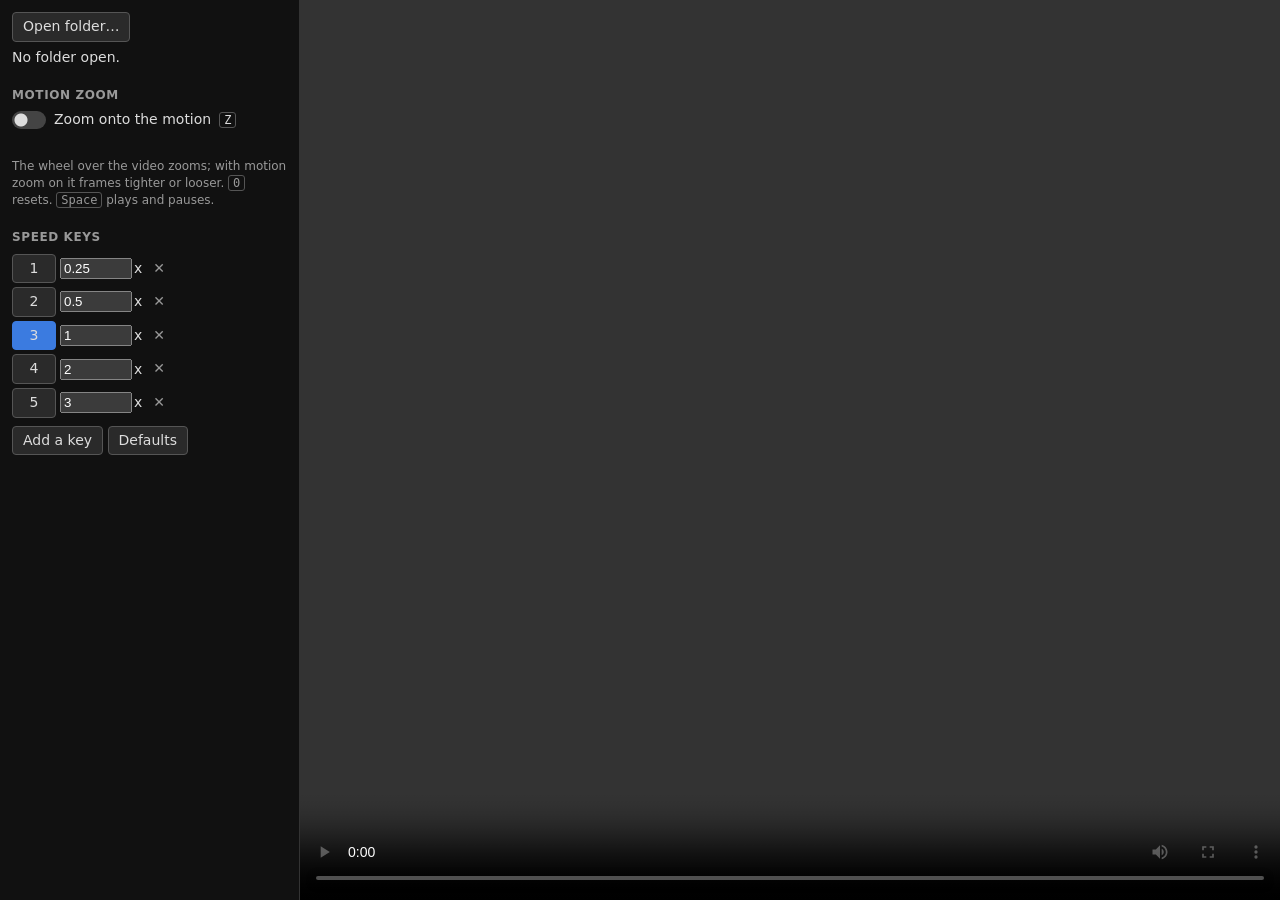
==== src/index.html @ 3463e202 "Single-file video viewer: folder sidebar, speed keys, NeuFlowV2 motion zoom" ====
<!doctype html>
<html lang="en">
<head>
<meta charset="utf-8">
<meta name="viewport" content="width=device-width, initial-scale=1">
<title>Video viewer</title>
<link rel="stylesheet" href="style.css">
</head>
<body>
<aside>
  <label class="button">Open folder…<input type="file" id="pick" class="vh" webkitdirectory multiple></label>
  <p id="count">No folder open.</p>
  <ul id="list"></ul>

  <h2>Motion zoom</h2>
  <label class="switch"><input type="checkbox" id="motion" role="switch"> Zoom onto the motion <kbd>Z</kbd></label>
  <p id="motionState" aria-live="polite"></p>
  <label class="button" id="modelLabel" hidden>Choose model file…<input type="file" id="modelPick" class="vh" accept=".onnx"></label>
  <p class="hint">The wheel over the video zooms; with motion zoom on it frames tighter or looser. <kbd>0</kbd> resets.
    <kbd>Space</kbd> plays and pauses.</p>

  <h2>Speed keys</h2>
  <table id="keys"></table>
  <p><button id="addKey">Add a key</button> <button id="resetKeys">Defaults</button></p>
</aside>
<main>
  <video id="v" controls tabindex="0"></video>
  <div id="msg" aria-live="polite" hidden></div>
</main>
<script src="ui.js"></script>
<script src="motion.js"></script>
<script src="zoom.js"></script>
<script src="flow.js"></script>
<script src="keys.js"></script>
<script src="library.js"></script>
</body>
</html>
---- src/style.css ----
:root { color-scheme: dark; font: 14px/1.4 system-ui, sans-serif; }
[hidden] { display: none !important; }
body { margin: 0; height: 100vh; display: grid; grid-template-columns: 300px 1fr; background: #111; color: #ddd; }
aside { overflow: auto; padding: 12px; border-right: 1px solid #333; }
main { position: relative; min-width: 0; min-height: 0; background: #000; }
video { display: block; width: 100%; height: 100%; object-fit: contain; outline: none; }
h2 { margin: 20px 0 6px; font-size: 12px; letter-spacing: .05em; text-transform: uppercase; color: #999; }
p { margin: 6px 0; }
.hint { color: #999; font-size: 12px; }
kbd { padding: 0 4px; border: 1px solid #555; border-radius: 3px; font: 12px ui-monospace, monospace; }

button, .button { display: inline-block; padding: 4px 10px; border: 1px solid #555; border-radius: 4px;
                  background: #2a2a2a; color: inherit; font: inherit; cursor: pointer; }
button:hover, .button:hover { background: #333; }
.button:focus-within, button:focus-visible { outline: 2px solid #6af; outline-offset: 1px; }
.vh { position: absolute; width: 1px; height: 1px; opacity: 0; pointer-events: none; }   /* hidden but focusable */

#list { margin: 6px 0 0; padding: 0; list-style: none; }
#list button { display: block; width: 100%; padding: 4px 6px; border: 0; background: none; text-align: left;
               overflow-wrap: anywhere; }
#list button:hover { background: #222; }
#list button.on { background: #2d4a7a; }

.switch { display: flex; gap: 8px; align-items: center; cursor: pointer; }
.switch input { appearance: none; flex: none; width: 34px; height: 18px; margin: 0; border-radius: 9px; cursor: pointer;
                background: radial-gradient(circle at 9px 50%, #ddd 6px, transparent 7px) #444; }
.switch input:checked { background: radial-gradient(circle at 25px 50%, #fff 6px, transparent 7px) #3b7be0; }
.switch input:focus-visible { outline: 2px solid #6af; outline-offset: 1px; }
#motionState { min-height: 1.4em; color: #9bd; font-size: 12px; }

#keys { border-collapse: collapse; }
#keys td { padding: 2px 4px 2px 0; }
#keys .key { min-width: 44px; }
#keys tr.on .key { background: #3b7be0; border-color: #3b7be0; }
#keys input { width: 64px; margin-right: 2px; }
#keys .x { padding: 2px 6px; border-color: transparent; background: none; color: #999; }

#msg { position: absolute; top: 12px; left: 50%; transform: translateX(-50%); padding: 6px 12px; border-radius: 6px;
       background: #000c; pointer-events: none; }
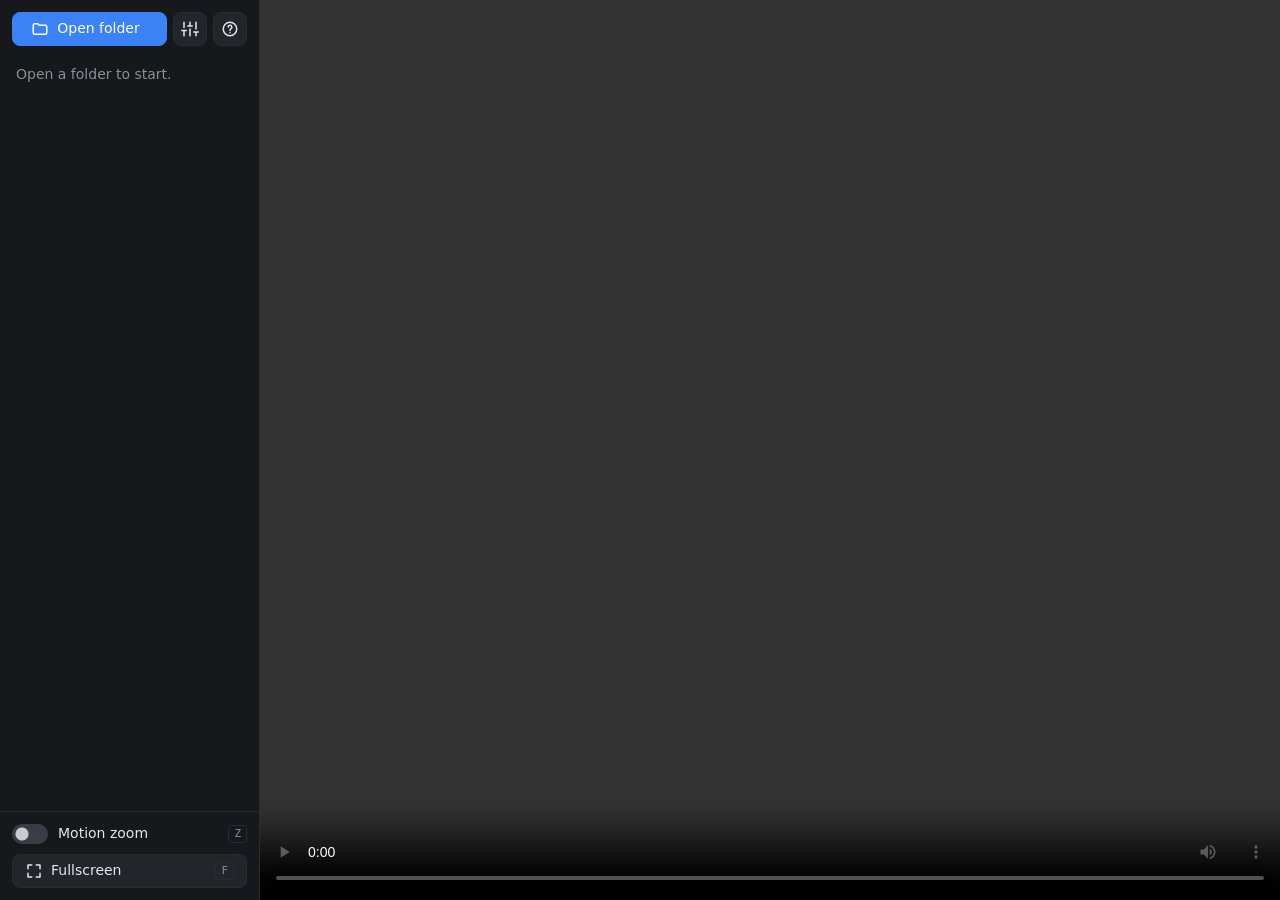
==== commit d3c8a291: "Cleaner UI: sidebar on the left, speed keys and help in dialogs, fullscreen (F) with the keys still " ====
--- a/src/index.html
+++ b/src/index.html
@@ -8,25 +8,61 @@
 </head>
 <body>
 <aside>
-  <label class="button">Open folder…<input type="file" id="pick" class="vh" webkitdirectory multiple></label>
-  <p id="count">No folder open.</p>
-  <ul id="list"></ul>
-
-  <h2>Motion zoom</h2>
-  <label class="switch"><input type="checkbox" id="motion" role="switch"> Zoom onto the motion <kbd>Z</kbd></label>
-  <p id="motionState" aria-live="polite"></p>
-  <label class="button" id="modelLabel" hidden>Choose model file…<input type="file" id="modelPick" class="vh" accept=".onnx"></label>
-  <p class="hint">The wheel over the video zooms; with motion zoom on it frames tighter or looser. <kbd>0</kbd> resets.
-    <kbd>Space</kbd> plays and pauses.</p>
-
-  <h2>Speed keys</h2>
-  <table id="keys"></table>
-  <p><button id="addKey">Add a key</button> <button id="resetKeys">Defaults</button></p>
+  <div class="bar">
+    <label class="btn primary" title="Open a folder of videos">
+      <svg viewBox="0 0 24 24" aria-hidden="true"><path d="M3 7a2 2 0 0 1 2-2h4l2 2h8a2 2 0 0 1 2 2v8a2 2 0 0 1-2 2H5a2 2 0 0 1-2-2z"/></svg>
+      Open folder<input type="file" id="pick" class="vh" webkitdirectory multiple>
+    </label>
+    <button class="btn icon" id="bSettings" title="Speed keys" aria-label="Speed keys">
+      <svg viewBox="0 0 24 24" aria-hidden="true"><path d="M4 21v-7M4 10V3M12 21v-9M12 8V3M20 21v-5M20 12V3M1 14h6M9 8h6M17 16h6"/></svg>
+    </button>
+    <button class="btn icon" id="bHelp" title="Keys and help (?)" aria-label="Help">
+      <svg viewBox="0 0 24 24" aria-hidden="true"><circle cx="12" cy="12" r="9"/><path d="M9.5 9.5a2.5 2.5 0 1 1 3.5 2.3c-.6.3-1 .8-1 1.5v.7M12 17h.01"/></svg>
+    </button>
+  </div>
+  <h1 id="folder" hidden></h1>
+  <ul id="list"><li class="empty">Open a folder to start.</li></ul>
+  <div class="foot">
+    <label class="switch" id="motionLabel" title="Zoom onto the motion (Z)">
+      <input type="checkbox" id="motion" role="switch"> Motion zoom <kbd>Z</kbd>
+    </label>
+    <p id="motionState" aria-live="polite" hidden></p>
+    <label class="btn" id="modelLabel" hidden>Choose model file…<input type="file" id="modelPick" class="vh" accept=".onnx"></label>
+    <button class="btn" id="bFull" title="Fullscreen (F)">
+      <svg viewBox="0 0 24 24" aria-hidden="true"><path d="M4 9V4h5M20 9V4h-5M4 15v5h5M20 15v5h-5"/></svg>
+      Fullscreen <kbd>F</kbd>
+    </button>
+  </div>
 </aside>
-<main>
-  <video id="v" controls tabindex="0"></video>
+<main id="stage">
+  <video id="v" controls controlslist="nofullscreen" tabindex="0"></video>
   <div id="msg" aria-live="polite" hidden></div>
 </main>
+
+<dialog id="settings" aria-labelledby="settingsTitle">
+  <form method="dialog" class="head"><h2 id="settingsTitle">Speed keys</h2><button class="btn icon" aria-label="Close">
+    <svg viewBox="0 0 24 24" aria-hidden="true"><path d="M6 6l12 12M18 6L6 18"/></svg></button></form>
+  <p class="hint">Click a key to change it, or type a new speed.</p>
+  <table id="keys"></table>
+  <p class="row"><button class="btn" id="addKey">Add a key</button><button class="btn" id="resetKeys">Defaults</button></p>
+</dialog>
+
+<dialog id="help" aria-labelledby="helpTitle">
+  <form method="dialog" class="head"><h2 id="helpTitle">Keys</h2><button class="btn icon" aria-label="Close">
+    <svg viewBox="0 0 24 24" aria-hidden="true"><path d="M6 6l12 12M18 6L6 18"/></svg></button></form>
+  <table class="keylist">
+    <tr><td>Speed</td><td id="helpSpeeds"></td></tr>
+    <tr><td><kbd>Z</kbd></td><td>motion zoom on / off</td></tr>
+    <tr><td>wheel</td><td>zoom at the cursor (motion zoom on: tighter / looser)</td></tr>
+    <tr><td><kbd>0</kbd></td><td>reset the zoom</td></tr>
+    <tr><td><kbd>F</kbd></td><td>fullscreen (or double-click the video)</td></tr>
+    <tr><td><kbd>Space</kbd></td><td>play / pause</td></tr>
+    <tr><td><kbd>?</kbd></td><td>this list</td></tr>
+  </table>
+  <p class="hint">Motion zoom needs Edge or Chrome. The first time, it asks for the model file
+    <code>neuflow_mixed.onnx</code> and downloads onnxruntime-web (about 25 MB) once; the browser keeps both.</p>
+</dialog>
+
 <script src="ui.js"></script>
 <script src="motion.js"></script>
 <script src="zoom.js"></script>
--- a/src/style.css
+++ b/src/style.css
@@ -1,39 +1,77 @@
-:root { color-scheme: dark; font: 14px/1.4 system-ui, sans-serif; }
+:root { color-scheme: dark; --bg: #101114; --panel: #17181c; --line: #2a2c33; --text: #e4e5e9; --dim: #8b8e98;
+        --btn: #23252b; --btn-hover: #2d3038; --accent: #3b82f6; --accent-hover: #4b8ff7; --focus: #7aa7ff;
+        font: 14px/1.4 system-ui, sans-serif; }
 [hidden] { display: none !important; }
-body { margin: 0; height: 100vh; display: grid; grid-template-columns: 300px 1fr; background: #111; color: #ddd; }
-aside { overflow: auto; padding: 12px; border-right: 1px solid #333; }
+body { margin: 0; height: 100vh; overflow: hidden; display: grid; grid-template-columns: 260px 1fr;
+       background: var(--bg); color: var(--text); }
+svg { width: 18px; height: 18px; flex: none; fill: none; stroke: currentColor; stroke-width: 2;
+      stroke-linecap: round; stroke-linejoin: round; }
+kbd { padding: 0 5px; border: 1px solid var(--line); border-radius: 4px; color: var(--dim);
+      font: 11px/16px ui-monospace, monospace; }
+
+/* sidebar: the buttons on top, the list taking the rest of the height, the switch and fullscreen at the bottom */
+aside { display: flex; flex-direction: column; min-height: 0; background: var(--panel); border-right: 1px solid var(--line); }
+.bar { display: flex; gap: 6px; padding: 12px; }
+.bar .primary { flex: 1; }
+#folder { margin: 0; padding: 0 14px 6px; overflow: hidden; color: var(--dim); font-size: 12px; font-weight: 600;
+          letter-spacing: .04em; text-overflow: ellipsis; text-transform: uppercase; white-space: nowrap; }
+#list { flex: 1; min-height: 0; margin: 0; padding: 0 8px; overflow: auto; list-style: none; }
+#list button { display: block; width: 100%; padding: 7px 8px; overflow: hidden; border: 0; border-radius: 6px;
+               background: none; color: inherit; font: inherit; text-align: left; text-overflow: ellipsis;
+               white-space: nowrap; cursor: pointer; }
+#list button:hover { background: var(--btn); }
+#list button.on { background: var(--accent); color: #fff; }
+#list .dir { color: var(--dim); }
+#list button.on .dir { color: #ffffffb0; }
+#list .empty { padding: 7px 8px; color: var(--dim); }
+.foot { display: flex; flex-direction: column; gap: 10px; padding: 12px; border-top: 1px solid var(--line); }
+#motionState { margin: 0; color: var(--dim); font-size: 12px; }
+
+/* buttons */
+.btn { display: inline-flex; gap: 8px; align-items: center; justify-content: center; height: 34px; padding: 0 12px;
+       box-sizing: border-box; border: 1px solid var(--line); border-radius: 8px; background: var(--btn);
+       color: inherit; font: inherit; cursor: pointer; user-select: none; transition: background .12s; }
+.btn:hover { background: var(--btn-hover); }
+.btn:active { transform: translateY(1px); }
+.btn.primary { border-color: var(--accent); background: var(--accent); color: #fff; }
+.btn.primary:hover { background: var(--accent-hover); }
+.btn.icon { width: 34px; padding: 0; }
+.btn kbd { margin-left: auto; }
+.btn:focus-visible, .btn:has(.vh:focus-visible), #list button:focus-visible, .switch input:focus-visible {
+  outline: 2px solid var(--focus); outline-offset: 2px; }
+.vh { position: absolute; width: 1px; height: 1px; opacity: 0; pointer-events: none; }   /* hidden but focusable */
+
+.switch { display: flex; gap: 10px; align-items: center; cursor: pointer; user-select: none; }
+.switch kbd { margin-left: auto; }
+.switch input { appearance: none; flex: none; width: 36px; height: 20px; margin: 0; border-radius: 10px; cursor: pointer;
+                background: radial-gradient(circle at 10px 50%, #c9cbd1 6px, transparent 7px) #3a3d45;
+                transition: background-color .15s; }
+.switch input:checked { background: radial-gradient(circle at 26px 50%, #fff 6px, transparent 7px) var(--accent); }
+
+/* the video; fullscreen is this area alone, so the messages over it still show */
 main { position: relative; min-width: 0; min-height: 0; background: #000; }
 video { display: block; width: 100%; height: 100%; object-fit: contain; outline: none; }
-h2 { margin: 20px 0 6px; font-size: 12px; letter-spacing: .05em; text-transform: uppercase; color: #999; }
-p { margin: 6px 0; }
-.hint { color: #999; font-size: 12px; }
-kbd { padding: 0 4px; border: 1px solid #555; border-radius: 3px; font: 12px ui-monospace, monospace; }
+video::-webkit-media-controls-fullscreen-button { display: none; }   /* controlslist only greys it out */
+#msg { position: absolute; top: 16px; left: 50%; transform: translateX(-50%); padding: 7px 14px; border-radius: 8px;
+       background: #000000c0; color: #fff; pointer-events: none; }
 
-button, .button { display: inline-block; padding: 4px 10px; border: 1px solid #555; border-radius: 4px;
-                  background: #2a2a2a; color: inherit; font: inherit; cursor: pointer; }
-button:hover, .button:hover { background: #333; }
-.button:focus-within, button:focus-visible { outline: 2px solid #6af; outline-offset: 1px; }
-.vh { position: absolute; width: 1px; height: 1px; opacity: 0; pointer-events: none; }   /* hidden but focusable */
-
-#list { margin: 6px 0 0; padding: 0; list-style: none; }
-#list button { display: block; width: 100%; padding: 4px 6px; border: 0; background: none; text-align: left;
-               overflow-wrap: anywhere; }
-#list button:hover { background: #222; }
-#list button.on { background: #2d4a7a; }
-
-.switch { display: flex; gap: 8px; align-items: center; cursor: pointer; }
-.switch input { appearance: none; flex: none; width: 34px; height: 18px; margin: 0; border-radius: 9px; cursor: pointer;
-                background: radial-gradient(circle at 9px 50%, #ddd 6px, transparent 7px) #444; }
-.switch input:checked { background: radial-gradient(circle at 25px 50%, #fff 6px, transparent 7px) #3b7be0; }
-.switch input:focus-visible { outline: 2px solid #6af; outline-offset: 1px; }
-#motionState { min-height: 1.4em; color: #9bd; font-size: 12px; }
-
+/* settings and help */
+dialog { width: min(420px, calc(100vw - 48px)); padding: 16px 18px 18px; border: 1px solid var(--line);
+         border-radius: 12px; background: var(--panel); color: var(--text); box-shadow: 0 20px 60px #0008; }
+dialog::backdrop { background: #0009; }
+dialog .head { display: flex; align-items: center; justify-content: space-between; margin-bottom: 8px; }
+dialog h2 { margin: 0; font-size: 16px; }
+.hint { margin: 8px 0; color: var(--dim); font-size: 12px; }
+.row { display: flex; gap: 8px; margin: 12px 0 0; }
 #keys { border-collapse: collapse; }
-#keys td { padding: 2px 4px 2px 0; }
-#keys .key { min-width: 44px; }
-#keys tr.on .key { background: #3b7be0; border-color: #3b7be0; }
-#keys input { width: 64px; margin-right: 2px; }
-#keys .x { padding: 2px 6px; border-color: transparent; background: none; color: #999; }
-
-#msg { position: absolute; top: 12px; left: 50%; transform: translateX(-50%); padding: 6px 12px; border-radius: 6px;
-       background: #000c; pointer-events: none; }
+#keys td { padding: 3px 6px 3px 0; color: var(--dim); }
+#keys .key { min-width: 64px; color: var(--text); }
+#keys tr.on .key { border-color: var(--accent); background: var(--accent); color: #fff; }
+#keys input { width: 72px; height: 34px; box-sizing: border-box; margin-right: 4px; padding: 0 8px; border: 1px solid var(--line);
+              border-radius: 8px; background: var(--bg); color: var(--text); font: inherit; }
+#keys input:focus-visible { outline: 2px solid var(--focus); outline-offset: 1px; }
+#keys .x { border-color: transparent; background: none; color: var(--dim); }
+#keys .x:hover { background: var(--btn); color: var(--text); }
+.keylist { border-collapse: collapse; width: 100%; }
+.keylist td { padding: 5px 0; border-bottom: 1px solid var(--line); vertical-align: top; }
+.keylist td:first-child { width: 72px; color: var(--dim); }
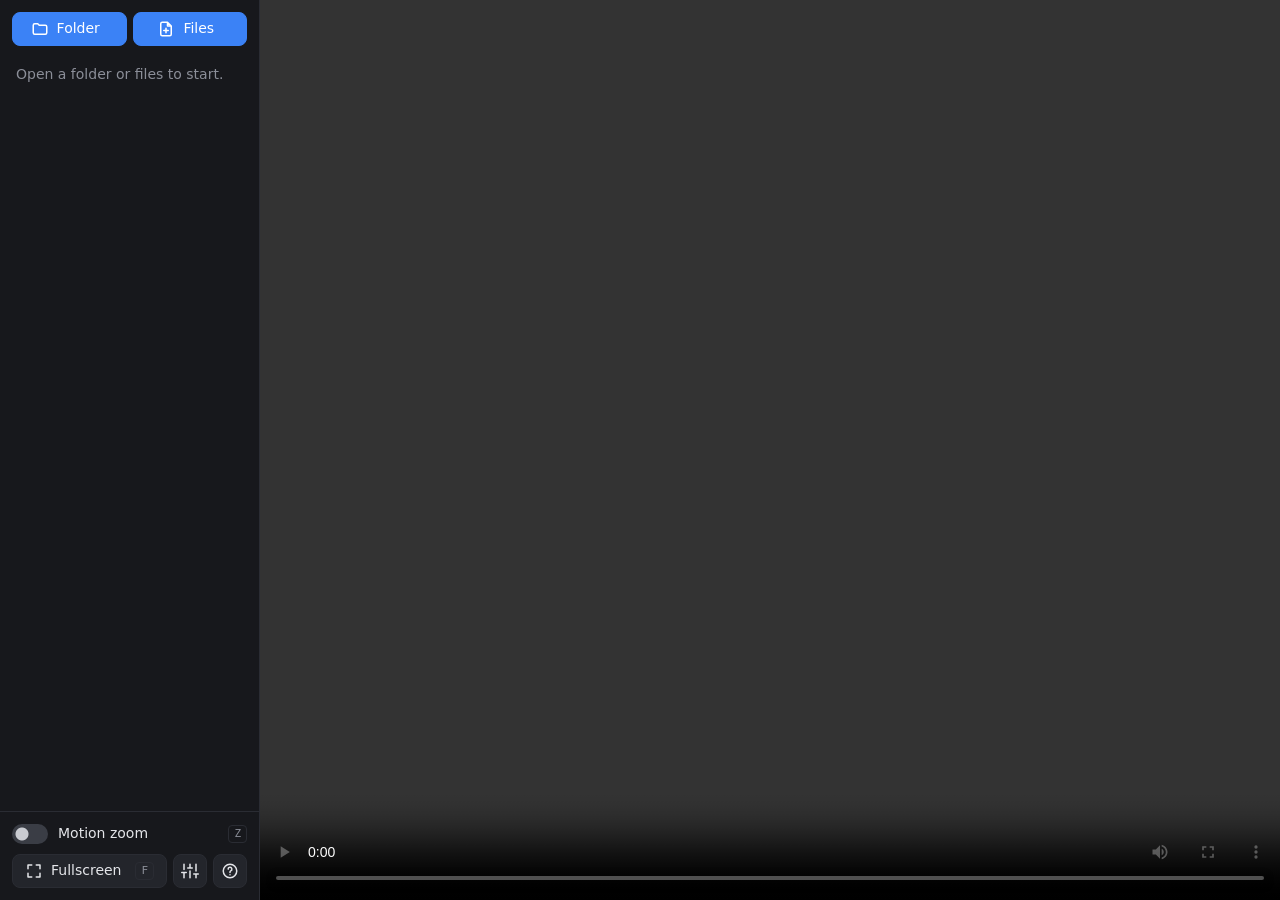
==== commit 22557610: "Add single files (misc/), bring back the player's own fullscreen button, PolyForm Noncommercial lice" ====
--- a/src/index.html
+++ b/src/index.html
@@ -11,31 +11,37 @@
   <div class="bar">
     <label class="btn primary" title="Open a folder of videos">
       <svg viewBox="0 0 24 24" aria-hidden="true"><path d="M3 7a2 2 0 0 1 2-2h4l2 2h8a2 2 0 0 1 2 2v8a2 2 0 0 1-2 2H5a2 2 0 0 1-2-2z"/></svg>
-      Open folder<input type="file" id="pick" class="vh" webkitdirectory multiple>
+      Folder<input type="file" id="pick" class="vh" webkitdirectory multiple>
     </label>
-    <button class="btn icon" id="bSettings" title="Speed keys" aria-label="Speed keys">
-      <svg viewBox="0 0 24 24" aria-hidden="true"><path d="M4 21v-7M4 10V3M12 21v-9M12 8V3M20 21v-5M20 12V3M1 14h6M9 8h6M17 16h6"/></svg>
-    </button>
-    <button class="btn icon" id="bHelp" title="Keys and help (?)" aria-label="Help">
-      <svg viewBox="0 0 24 24" aria-hidden="true"><circle cx="12" cy="12" r="9"/><path d="M9.5 9.5a2.5 2.5 0 1 1 3.5 2.3c-.6.3-1 .8-1 1.5v.7M12 17h.01"/></svg>
-    </button>
+    <label class="btn primary" title="Add video files (listed under misc/)">
+      <svg viewBox="0 0 24 24" aria-hidden="true"><path d="M14 3H7a2 2 0 0 0-2 2v14a2 2 0 0 0 2 2h10a2 2 0 0 0 2-2V8zM14 3v5h5M12 11v6M9 14h6"/></svg>
+      Files<input type="file" id="pickFiles" class="vh" multiple accept="video/*,.mkv,.mov,.m4v">
+    </label>
   </div>
   <h1 id="folder" hidden></h1>
-  <ul id="list"><li class="empty">Open a folder to start.</li></ul>
+  <ul id="list"><li class="empty">Open a folder or files to start.</li></ul>
   <div class="foot">
     <label class="switch" id="motionLabel" title="Zoom onto the motion (Z)">
       <input type="checkbox" id="motion" role="switch"> Motion zoom <kbd>Z</kbd>
     </label>
     <p id="motionState" aria-live="polite" hidden></p>
     <label class="btn" id="modelLabel" hidden>Choose model file…<input type="file" id="modelPick" class="vh" accept=".onnx"></label>
-    <button class="btn" id="bFull" title="Fullscreen (F)">
-      <svg viewBox="0 0 24 24" aria-hidden="true"><path d="M4 9V4h5M20 9V4h-5M4 15v5h5M20 15v5h-5"/></svg>
-      Fullscreen <kbd>F</kbd>
-    </button>
+    <div class="bar">
+      <button class="btn grow" id="bFull" title="Fullscreen (F)">
+        <svg viewBox="0 0 24 24" aria-hidden="true"><path d="M4 9V4h5M20 9V4h-5M4 15v5h5M20 15v5h-5"/></svg>
+        Fullscreen <kbd>F</kbd>
+      </button>
+      <button class="btn icon" id="bSettings" title="Speed keys" aria-label="Speed keys">
+        <svg viewBox="0 0 24 24" aria-hidden="true"><path d="M4 21v-7M4 10V3M12 21v-9M12 8V3M20 21v-5M20 12V3M1 14h6M9 8h6M17 16h6"/></svg>
+      </button>
+      <button class="btn icon" id="bHelp" title="Keys and help (?)" aria-label="Help">
+        <svg viewBox="0 0 24 24" aria-hidden="true"><circle cx="12" cy="12" r="9"/><path d="M9.5 9.5a2.5 2.5 0 1 1 3.5 2.3c-.6.3-1 .8-1 1.5v.7M12 17h.01"/></svg>
+      </button>
+    </div>
   </div>
 </aside>
 <main id="stage">
-  <video id="v" controls controlslist="nofullscreen" tabindex="0"></video>
+  <video id="v" controls tabindex="0"></video>
   <div id="msg" aria-live="polite" hidden></div>
 </main>
 
@@ -55,7 +61,7 @@
     <tr><td><kbd>Z</kbd></td><td>motion zoom on / off</td></tr>
     <tr><td>wheel</td><td>zoom at the cursor (motion zoom on: tighter / looser)</td></tr>
     <tr><td><kbd>0</kbd></td><td>reset the zoom</td></tr>
-    <tr><td><kbd>F</kbd></td><td>fullscreen (or double-click the video)</td></tr>
+    <tr><td><kbd>F</kbd></td><td>fullscreen. The player's own button and double-click work too, but there the speed and zoom messages don't show.</td></tr>
     <tr><td><kbd>Space</kbd></td><td>play / pause</td></tr>
     <tr><td><kbd>?</kbd></td><td>this list</td></tr>
   </table>
--- a/src/style.css
+++ b/src/style.css
@@ -12,7 +12,8 @@
 /* sidebar: the buttons on top, the list taking the rest of the height, the switch and fullscreen at the bottom */
 aside { display: flex; flex-direction: column; min-height: 0; background: var(--panel); border-right: 1px solid var(--line); }
 .bar { display: flex; gap: 6px; padding: 12px; }
-.bar .primary { flex: 1; }
+.foot .bar { padding: 0; }
+.bar .primary, .bar .grow { flex: 1; }
 #folder { margin: 0; padding: 0 14px 6px; overflow: hidden; color: var(--dim); font-size: 12px; font-weight: 600;
           letter-spacing: .04em; text-overflow: ellipsis; text-transform: uppercase; white-space: nowrap; }
 #list { flex: 1; min-height: 0; margin: 0; padding: 0 8px; overflow: auto; list-style: none; }
@@ -51,7 +52,6 @@
 /* the video; fullscreen is this area alone, so the messages over it still show */
 main { position: relative; min-width: 0; min-height: 0; background: #000; }
 video { display: block; width: 100%; height: 100%; object-fit: contain; outline: none; }
-video::-webkit-media-controls-fullscreen-button { display: none; }   /* controlslist only greys it out */
 #msg { position: absolute; top: 16px; left: 50%; transform: translateX(-50%); padding: 7px 14px; border-radius: 8px;
        background: #000000c0; color: #fff; pointer-events: none; }
 
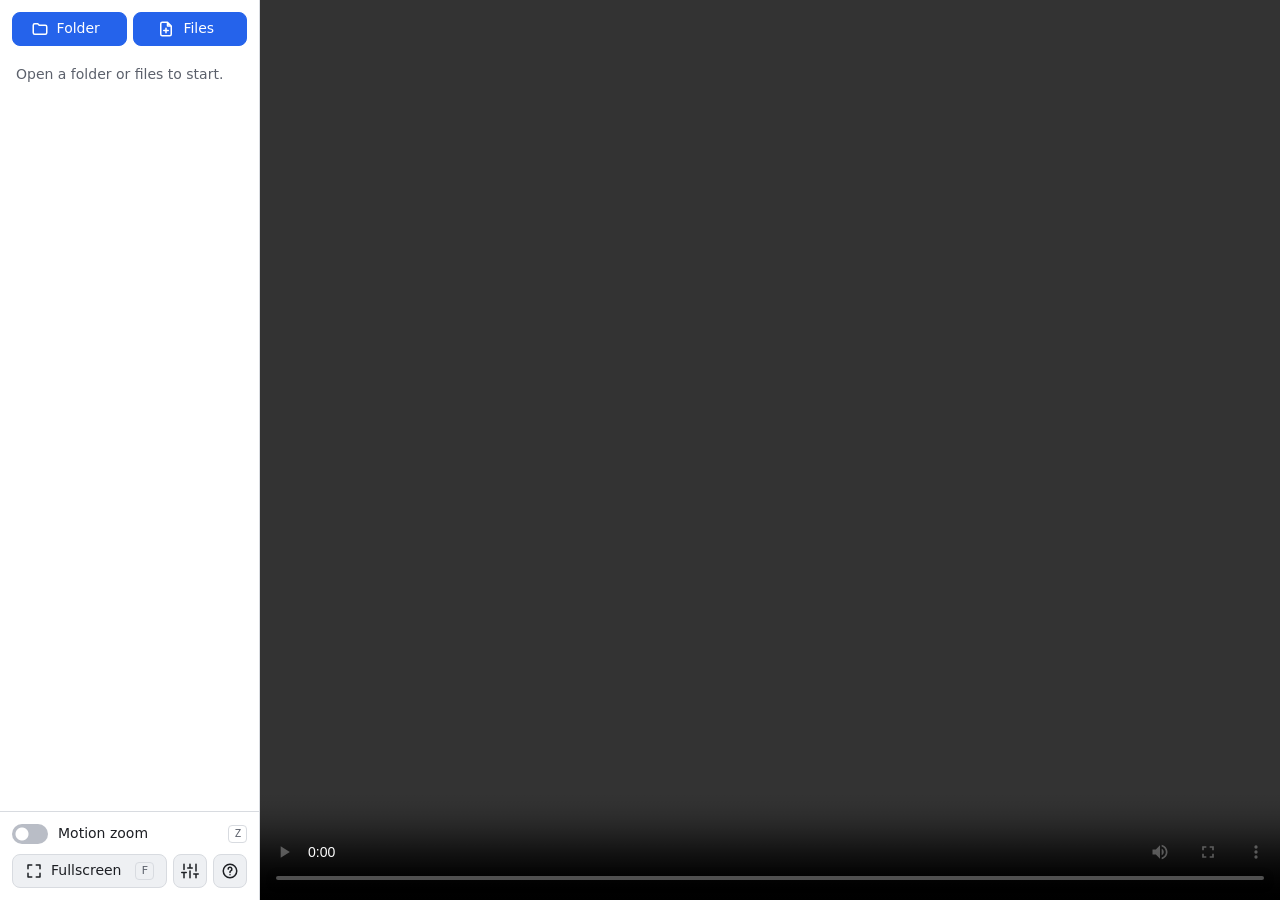
==== commit 79631f86: "1.0.1: Auto / Light / Dark theme, drag-to-resize sidebar" ====
--- a/src/index.html
+++ b/src/index.html
@@ -31,7 +31,7 @@
         <svg viewBox="0 0 24 24" aria-hidden="true"><path d="M4 9V4h5M20 9V4h-5M4 15v5h5M20 15v5h-5"/></svg>
         Fullscreen <kbd>F</kbd>
       </button>
-      <button class="btn icon" id="bSettings" title="Speed keys" aria-label="Speed keys">
+      <button class="btn icon" id="bSettings" title="Settings: theme and speed keys" aria-label="Settings">
         <svg viewBox="0 0 24 24" aria-hidden="true"><path d="M4 21v-7M4 10V3M12 21v-9M12 8V3M20 21v-5M20 12V3M1 14h6M9 8h6M17 16h6"/></svg>
       </button>
       <button class="btn icon" id="bHelp" title="Keys and help (?)" aria-label="Help">
@@ -39,6 +39,8 @@
       </button>
     </div>
   </div>
+  <div id="sash" role="separator" aria-orientation="vertical" aria-label="Sidebar width" aria-valuemin="240"
+       aria-valuemax="480" aria-valuenow="260" tabindex="0" title="Drag to resize the sidebar; double-click to reset"></div>
 </aside>
 <main id="stage">
   <video id="v" controls tabindex="0"></video>
@@ -46,8 +48,14 @@
 </main>
 
 <dialog id="settings" aria-labelledby="settingsTitle">
-  <form method="dialog" class="head"><h2 id="settingsTitle">Speed keys</h2><button class="btn icon" aria-label="Close">
+  <form method="dialog" class="head"><h2 id="settingsTitle">Settings</h2><button class="btn icon" aria-label="Close">
     <svg viewBox="0 0 24 24" aria-hidden="true"><path d="M6 6l12 12M18 6L6 18"/></svg></button></form>
+  <fieldset class="theme"><legend>Theme</legend><div class="seg">
+    <label><input type="radio" name="theme" value="auto" class="vh"> Auto</label>
+    <label><input type="radio" name="theme" value="light" class="vh"> Light</label>
+    <label><input type="radio" name="theme" value="dark" class="vh"> Dark</label>
+  </div></fieldset>
+  <h3>Speed keys</h3>
   <p class="hint">Click a key to change it, or type a new speed.</p>
   <table id="keys"></table>
   <p class="row"><button class="btn" id="addKey">Add a key</button><button class="btn" id="resetKeys">Defaults</button></p>
--- a/src/style.css
+++ b/src/style.css
@@ -1,16 +1,32 @@
-:root { color-scheme: dark; --bg: #101114; --panel: #17181c; --line: #2a2c33; --text: #e4e5e9; --dim: #8b8e98;
-        --btn: #23252b; --btn-hover: #2d3038; --accent: #3b82f6; --accent-hover: #4b8ff7; --focus: #7aa7ff;
+/* Theme: Auto follows the system (color-scheme: light dark); Settings can pin it with data-theme on <html>. Every
+   colour is light-dark(light, dark), so one set of rules serves both, the player's own controls included. */
+:root { color-scheme: light dark;
+        --bg: light-dark(#f3f4f6, #101114); --panel: light-dark(#ffffff, #17181c); --line: light-dark(#d8dbe0, #2a2c33);
+        --text: light-dark(#1d1f24, #e4e5e9); --dim: light-dark(#5c616c, #8b8e98);
+        --btn: light-dark(#eef0f3, #23252b); --btn-hover: light-dark(#e1e4e9, #2d3038);
+        --accent: light-dark(#2563eb, #3b82f6); --accent-hover: light-dark(#1d4ed8, #4b8ff7); --focus: light-dark(#2563eb, #7aa7ff);
+        --knob: light-dark(#ffffff, #c9cbd1); --track: light-dark(#b9bdc6, #3a3d45);
         font: 14px/1.4 system-ui, sans-serif; }
+:root[data-theme="light"] { color-scheme: light; }
+:root[data-theme="dark"] { color-scheme: dark; }
 [hidden] { display: none !important; }
-body { margin: 0; height: 100vh; overflow: hidden; display: grid; grid-template-columns: 260px 1fr;
+body { margin: 0; height: 100vh; overflow: hidden; display: grid; grid-template-columns: var(--side, 260px) 1fr;
        background: var(--bg); color: var(--text); }
+body.resizing { cursor: ew-resize; user-select: none; }
 svg { width: 18px; height: 18px; flex: none; fill: none; stroke: currentColor; stroke-width: 2;
       stroke-linecap: round; stroke-linejoin: round; }
 kbd { padding: 0 5px; border: 1px solid var(--line); border-radius: 4px; color: var(--dim);
       font: 11px/16px ui-monospace, monospace; }
 
 /* sidebar: the buttons on top, the list taking the rest of the height, the switch and fullscreen at the bottom */
-aside { display: flex; flex-direction: column; min-height: 0; background: var(--panel); border-right: 1px solid var(--line); }
+aside { position: relative; display: flex; flex-direction: column; min-height: 0; container-type: inline-size;
+        background: var(--panel); border-right: 1px solid var(--line); }
+@container (width < 250px) { #bFull kbd { display: none; } }   /* the narrowest sidebar: the key is in the tooltip */
+/* the edge to drag (VS Code's sash): lights up after a short hover, or while dragging or focused */
+#sash { position: absolute; top: 0; right: -3px; bottom: 0; z-index: 2; width: 6px; cursor: ew-resize; outline: none;
+        transition: background-color .1s; }
+#sash:hover { background: var(--accent); transition-delay: .3s; }
+#sash:focus-visible, body.resizing #sash { background: var(--accent); transition-delay: 0s; }
 .bar { display: flex; gap: 6px; padding: 12px; }
 .foot .bar { padding: 0; }
 .bar .primary, .bar .grow { flex: 1; }
@@ -45,7 +61,7 @@
 .switch { display: flex; gap: 10px; align-items: center; cursor: pointer; user-select: none; }
 .switch kbd { margin-left: auto; }
 .switch input { appearance: none; flex: none; width: 36px; height: 20px; margin: 0; border-radius: 10px; cursor: pointer;
-                background: radial-gradient(circle at 10px 50%, #c9cbd1 6px, transparent 7px) #3a3d45;
+                background: radial-gradient(circle at 10px 50%, var(--knob) 6px, transparent 7px) var(--track);
                 transition: background-color .15s; }
 .switch input:checked { background: radial-gradient(circle at 26px 50%, #fff 6px, transparent 7px) var(--accent); }
 
@@ -61,6 +77,20 @@
 dialog::backdrop { background: #0009; }
 dialog .head { display: flex; align-items: center; justify-content: space-between; margin-bottom: 8px; }
 dialog h2 { margin: 0; font-size: 16px; }
+dialog h3, .theme legend { margin: 16px 0 6px; padding: 0; color: var(--dim); font-size: 12px; font-weight: 600;
+                           letter-spacing: .04em; text-transform: uppercase; }
+.theme { margin: 0; padding: 0; border: 0; }
+.theme legend { margin-top: 4px; }
+/* Auto / Light / Dark: radio buttons drawn as one segmented control */
+.seg { display: flex; }
+.seg label { flex: 1; display: flex; align-items: center; justify-content: center; height: 32px; border: 1px solid var(--line);
+             background: var(--btn); cursor: pointer; user-select: none; }
+.seg label + label { border-left: 0; }
+.seg label:first-of-type { border-radius: 8px 0 0 8px; }
+.seg label:last-of-type { border-radius: 0 8px 8px 0; }
+.seg label:hover { background: var(--btn-hover); }
+.seg label:has(input:checked) { border-color: var(--accent); background: var(--accent); color: #fff; }
+.seg label:has(input:focus-visible) { outline: 2px solid var(--focus); outline-offset: 2px; position: relative; }
 .hint { margin: 8px 0; color: var(--dim); font-size: 12px; }
 .row { display: flex; gap: 8px; margin: 12px 0 0; }
 #keys { border-collapse: collapse; }
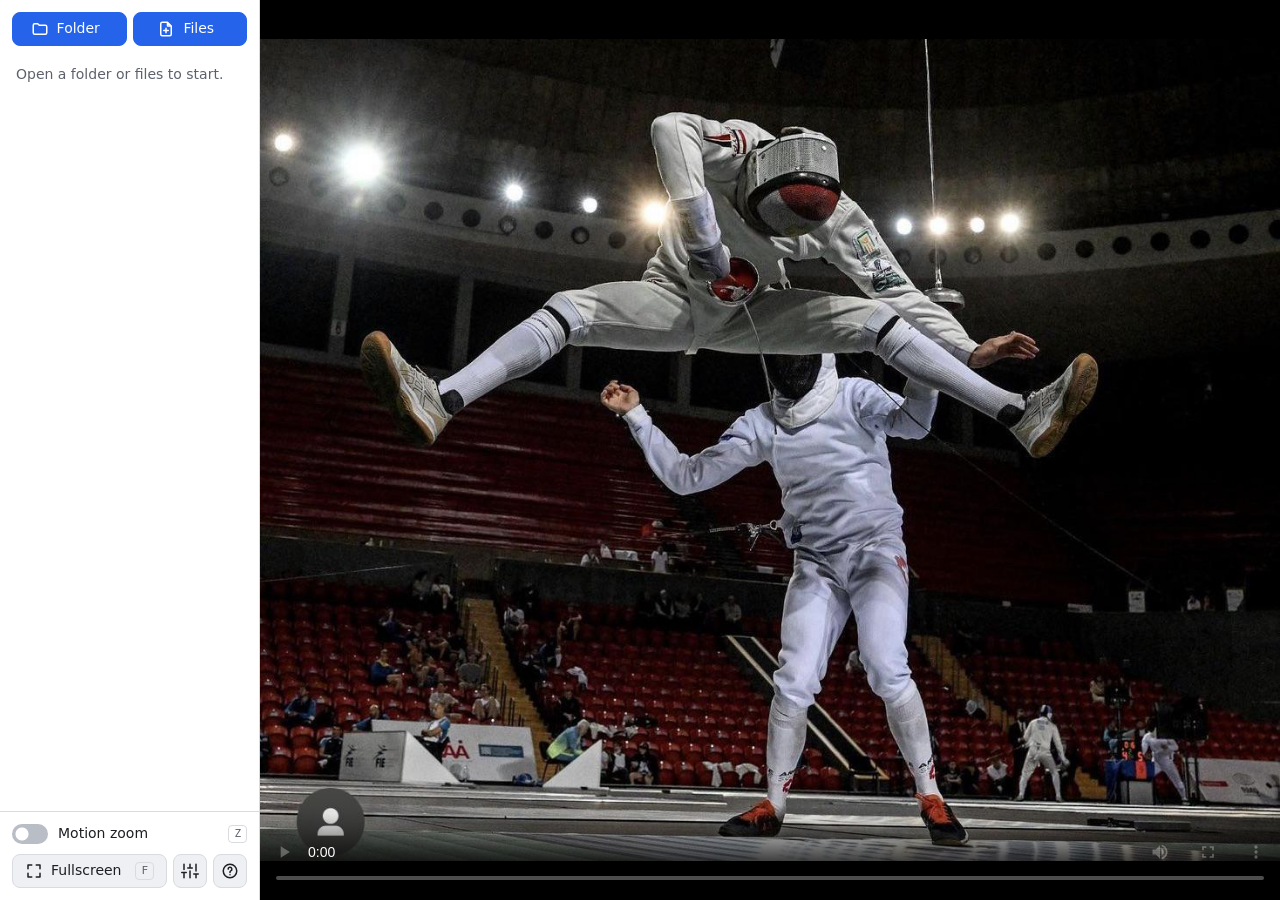
==== commit 23e9cf79: "1.1.0: start picture, frame steps (arrow keys), 5 s skips (A / D)" ====
--- a/src/index.html
+++ b/src/index.html
@@ -43,7 +43,7 @@
        aria-valuemax="480" aria-valuenow="260" tabindex="0" title="Drag to resize the sidebar; double-click to reset"></div>
 </aside>
 <main id="stage">
-  <video id="v" controls tabindex="0"></video>
+  <video id="v" controls tabindex="0" poster="placeholder.jpeg"></video>
   <div id="msg" aria-live="polite" hidden></div>
 </main>
 
@@ -70,6 +70,8 @@
     <tr><td>wheel</td><td>zoom at the cursor (motion zoom on: tighter / looser)</td></tr>
     <tr><td><kbd>0</kbd></td><td>reset the zoom</td></tr>
     <tr><td><kbd>F</kbd></td><td>fullscreen. The player's own button and double-click work too, but there the speed and zoom messages don't show.</td></tr>
+    <tr><td><kbd>←</kbd> <kbd>→</kbd></td><td>one frame back / forward (pauses)</td></tr>
+    <tr><td><kbd>A</kbd> <kbd>D</kbd></td><td>5 seconds back / forward</td></tr>
     <tr><td><kbd>Space</kbd></td><td>play / pause</td></tr>
     <tr><td><kbd>?</kbd></td><td>this list</td></tr>
   </table>
@@ -81,6 +83,8 @@
 <script src="motion.js"></script>
 <script src="zoom.js"></script>
 <script src="flow.js"></script>
+<script src="frames.js"></script>
+<script src="step.js"></script>
 <script src="keys.js"></script>
 <script src="library.js"></script>
 </body>
